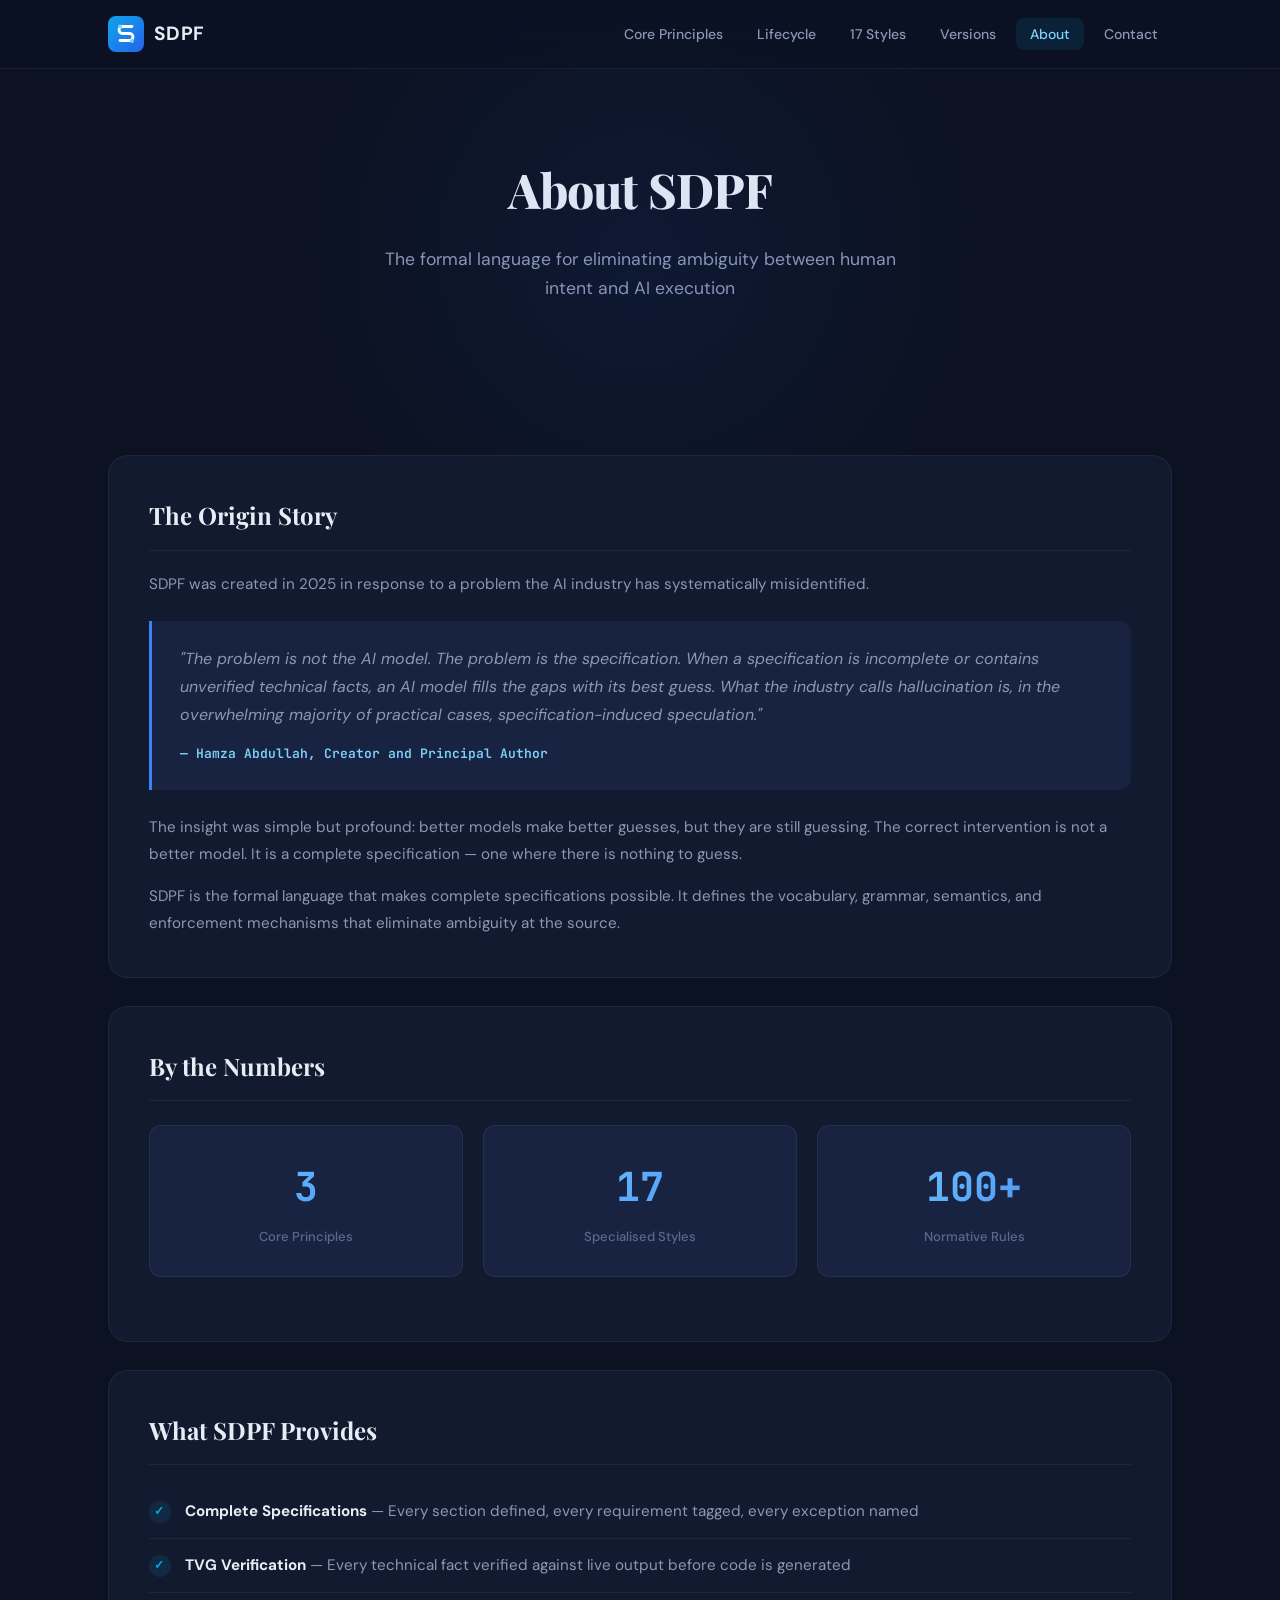
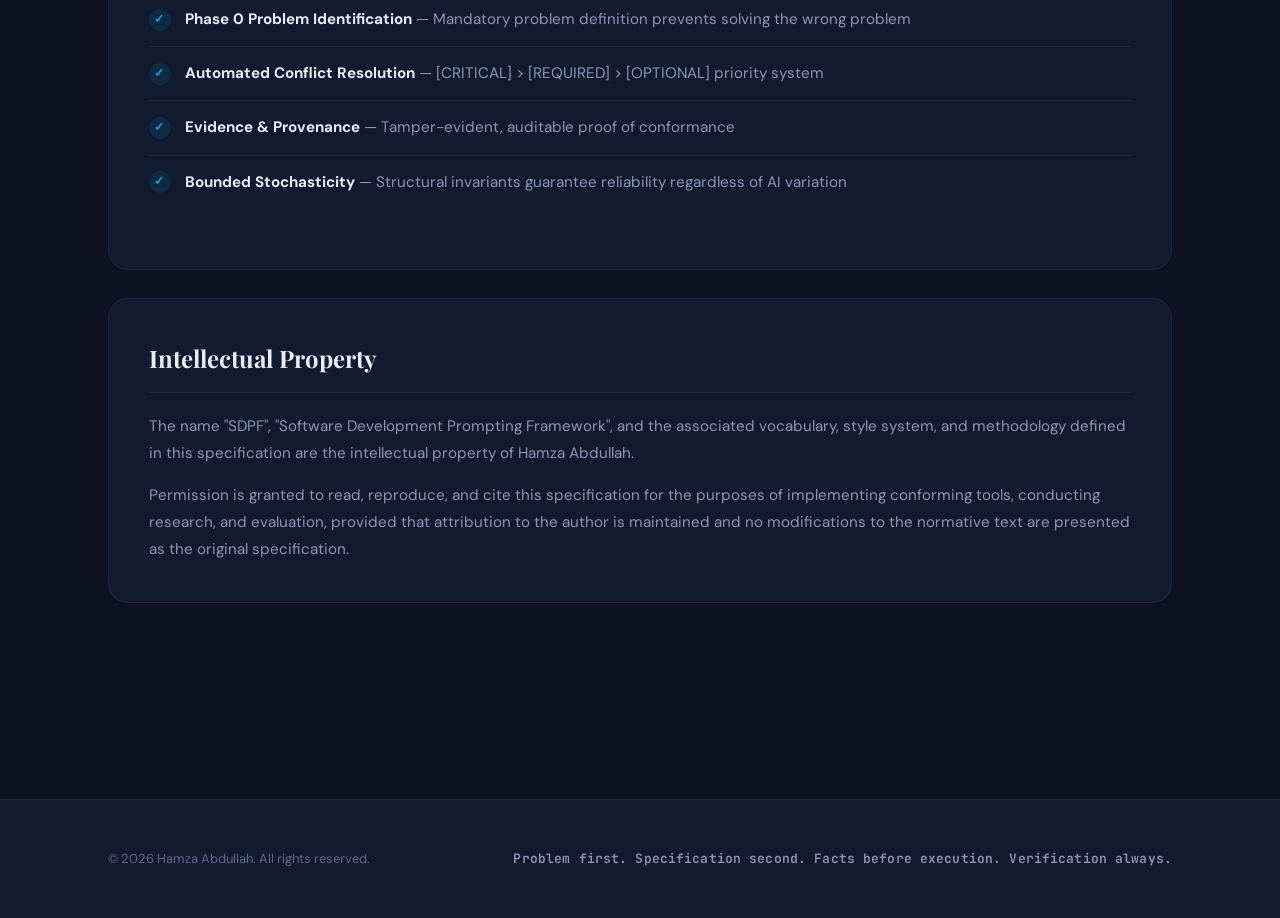
==== about.html @ d9295cb9 "Add SDPF v1.3.1 specification and documentation" ====
<!DOCTYPE html>
<html lang="en">
<head>
    <meta charset="UTF-8">
    <meta name="viewport" content="width=device-width, initial-scale=1.0">
    <title>About — SDPF</title>
    <meta name="description" content="The origin, philosophy, and intellectual property of the Software Development Prompting Framework.">
    <meta property="og:title" content="About — SDPF">
    <meta property="og:description" content="The formal language for eliminating ambiguity between human intent and AI execution.">
    <meta property="og:type" content="website">
    <link rel="icon" type="image/svg+xml" href="favicon.svg">
    <link rel="stylesheet" href="styles.css">
</head>
<body>
    <nav>
        <div class="container">
            <a href="index.html" class="logo">
                <svg class="logo-mark" viewBox="0 0 36 36" fill="none" xmlns="http://www.w3.org/2000/svg">
                    <defs>
                        <linearGradient id="logoGrad" x1="0" y1="0" x2="36" y2="36" gradientUnits="userSpaceOnUse">
                            <stop offset="0%" stop-color="#0ea5e9"/>
                            <stop offset="100%" stop-color="#2563eb"/>
                        </linearGradient>
                    </defs>
                    <rect width="36" height="36" rx="8" fill="url(#logoGrad)"/>
                    <path d="M24 10.5H14.5a3.5 3.5 0 0 0 0 7h7a3.5 3.5 0 0 1 0 7H12" stroke="#fff" stroke-width="2.8" stroke-linecap="round" fill="none"/>
                    <circle cx="12" cy="10.5" r="2" fill="#7dd3fc"/>
                    <circle cx="24" cy="25" r="2" fill="#7dd3fc"/>
                </svg>
                SDPF
            </a>
            <button class="nav-toggle" onclick="document.querySelector('.nav-links').classList.toggle('open')" aria-label="Toggle navigation">
                <svg width="22" height="22" viewBox="0 0 24 24" fill="none" stroke="currentColor" stroke-width="2" stroke-linecap="round"><line x1="3" y1="6" x2="21" y2="6"/><line x1="3" y1="12" x2="21" y2="12"/><line x1="3" y1="18" x2="21" y2="18"/></svg>
            </button>
            <ul class="nav-links">
                <li><a href="index.html">Core Principles</a></li>
                <li><a href="index.html#lifecycle">Lifecycle</a></li>
                <li><a href="index.html#styles">17 Styles</a></li>
                <li><a href="index.html#versions">Versions</a></li>
                <li><a href="about.html" class="active">About</a></li>
                <li><a href="contact.html">Contact</a></li>
            </ul>
        </div>
    </nav>

    <header class="page-header">
        <div class="container">
            <h1>About SDPF</h1>
            <p>The formal language for eliminating ambiguity between human intent and AI execution</p>
        </div>
    </header>

    <section>
        <div class="container">
            <div class="content-card">
                <h2>The Origin Story</h2>
                <p>SDPF was created in 2025 in response to a problem the AI industry has systematically misidentified.</p>
                
                <div class="quote">
                    "The problem is not the AI model. The problem is the specification. When a specification is incomplete or contains unverified technical facts, an AI model fills the gaps with its best guess. What the industry calls hallucination is, in the overwhelming majority of practical cases, specification-induced speculation."
                    <cite>— Hamza Abdullah, Creator and Principal Author</cite>
                </div>

                <p>The insight was simple but profound: better models make better guesses, but they are still guessing. The correct intervention is not a better model. It is a complete specification — one where there is nothing to guess.</p>

                <p>SDPF is the formal language that makes complete specifications possible. It defines the vocabulary, grammar, semantics, and enforcement mechanisms that eliminate ambiguity at the source.</p>
            </div>

            <div class="content-card">
                <h2>By the Numbers</h2>
                <div class="stats-grid">
                    <div class="stat">
                        <div class="stat-number">3</div>
                        <div class="stat-label">Core Principles</div>
                    </div>
                    <div class="stat">
                        <div class="stat-number">17</div>
                        <div class="stat-label">Specialised Styles</div>
                    </div>
                    <div class="stat">
                        <div class="stat-number">100+</div>
                        <div class="stat-label">Normative Rules</div>
                    </div>
                </div>
            </div>

            <div class="content-card">
                <h2>What SDPF Provides</h2>
                <ul class="feature-list">
                    <li><strong>Complete Specifications</strong> — Every section defined, every requirement tagged, every exception named</li>
                    <li><strong>TVG Verification</strong> — Every technical fact verified against live output before code is generated</li>
                    <li><strong>Phase 0 Problem Identification</strong> — Mandatory problem definition prevents solving the wrong problem</li>
                    <li><strong>Automated Conflict Resolution</strong> — [CRITICAL] &gt; [REQUIRED] &gt; [OPTIONAL] priority system</li>
                    <li><strong>Evidence &amp; Provenance</strong> — Tamper-evident, auditable proof of conformance</li>
                    <li><strong>Bounded Stochasticity</strong> — Structural invariants guarantee reliability regardless of AI variation</li>
                </ul>
            </div>

            <div class="content-card">
                <h2>Intellectual Property</h2>
                <p>The name "SDPF", "Software Development Prompting Framework", and the associated vocabulary, style system, and methodology defined in this specification are the intellectual property of Hamza Abdullah.</p>
                <p>Permission is granted to read, reproduce, and cite this specification for the purposes of implementing conforming tools, conducting research, and evaluation, provided that attribution to the author is maintained and no modifications to the normative text are presented as the original specification.</p>
            </div>
        </div>
    </section>

    <footer>
        <div class="container">
            <div class="copyright">&copy; 2026 Hamza Abdullah. All rights reserved.</div>
            <div class="tagline">Problem first. Specification second. Facts before execution. Verification always.</div>
        </div>
    </footer>
</body>
</html>
---- styles.css ----
/* ============================================================
   SDPF — Shared Stylesheet
   Software Development Prompting Framework
   ============================================================ */

@import url('https://fonts.googleapis.com/css2?family=DM+Sans:ital,opsz,wght@0,9..40,400;0,9..40,500;0,9..40,600;0,9..40,700;1,9..40,400&family=JetBrains+Mono:wght@400;500;600&family=Playfair+Display:wght@700;800&display=swap');

:root {
    --primary: #2563eb;
    --primary-light: #3b82f6;
    --primary-dark: #1d4ed8;
    --primary-glow: rgba(37,99,235,0.12);
    --sky: #0ea5e9;
    --sky-light: #7dd3fc;

    --surface-0: #0c1222;
    --surface-1: #111a2e;
    --surface-2: #182342;
    --surface-3: #1e2d52;
    --surface-border: rgba(255,255,255,0.06);

    --text-primary: #e8edf5;
    --text-secondary: #8b98b5;
    --text-muted: #5a6a8a;
    --text-accent: #7dd3fc;

    --success: #34d399;
    --warning: #fbbf24;
    --danger: #f87171;

    --font-body: 'DM Sans', -apple-system, BlinkMacSystemFont, sans-serif;
    --font-display: 'Playfair Display', Georgia, serif;
    --font-mono: 'JetBrains Mono', 'Fira Code', monospace;

    --radius-sm: 8px;
    --radius-md: 12px;
    --radius-lg: 20px;
    --radius-xl: 28px;

    --shadow-card: 0 1px 3px rgba(0,0,0,0.3), 0 0 0 1px var(--surface-border);
    --shadow-elevated: 0 8px 32px rgba(0,0,0,0.4), 0 0 0 1px var(--surface-border);
    --shadow-glow: 0 0 40px rgba(37,99,235,0.15);
}

/* ---- Reset ---- */
*, *::before, *::after { margin: 0; padding: 0; box-sizing: border-box; }

html { scroll-behavior: smooth; }

body {
    font-family: var(--font-body);
    background: var(--surface-0);
    color: var(--text-primary);
    line-height: 1.65;
    -webkit-font-smoothing: antialiased;
    overflow-x: hidden;
}

::selection {
    background: var(--primary);
    color: white;
}

img { max-width: 100%; display: block; }
a { color: var(--sky-light); text-decoration: none; transition: color 0.2s; }
a:hover { color: var(--sky); }

.container {
    max-width: 1120px;
    margin: 0 auto;
    padding: 0 28px;
}

/* ============================================================
   Navigation
   ============================================================ */
nav {
    position: fixed;
    top: 0; left: 0; right: 0;
    z-index: 1000;
    background: rgba(12,18,34,0.8);
    backdrop-filter: blur(16px) saturate(1.4);
    -webkit-backdrop-filter: blur(16px) saturate(1.4);
    border-bottom: 1px solid var(--surface-border);
}

nav .container {
    display: flex;
    justify-content: space-between;
    align-items: center;
    height: 68px;
}

.logo {
    font-family: var(--font-body);
    font-weight: 700;
    font-size: 1.2rem;
    color: var(--text-primary);
    text-decoration: none;
    display: flex;
    align-items: center;
    gap: 10px;
    letter-spacing: 0.02em;
}

.logo-mark {
    width: 36px;
    height: 36px;
    flex-shrink: 0;
}

.nav-links {
    display: flex;
    gap: 6px;
    list-style: none;
    align-items: center;
}

.nav-links a {
    color: var(--text-secondary);
    text-decoration: none;
    font-size: 14px;
    font-weight: 500;
    padding: 7px 14px;
    border-radius: var(--radius-sm);
    transition: all 0.2s;
}

.nav-links a:hover {
    color: var(--text-primary);
    background: var(--surface-2);
}

.nav-links a.active {
    color: var(--sky-light);
    background: rgba(14,165,233,0.1);
}

/* Mobile hamburger */
.nav-toggle {
    display: none;
    background: none;
    border: none;
    cursor: pointer;
    width: 40px;
    height: 40px;
    border-radius: var(--radius-sm);
    align-items: center;
    justify-content: center;
    color: var(--text-secondary);
    transition: background 0.2s;
}

.nav-toggle:hover { background: var(--surface-2); }

.nav-toggle svg { display: block; }

@media (max-width: 860px) {
    .nav-toggle { display: flex; }

    .nav-links {
        display: none;
        position: absolute;
        top: 68px;
        left: 0; right: 0;
        background: var(--surface-1);
        border-bottom: 1px solid var(--surface-border);
        flex-direction: column;
        padding: 12px 16px;
        gap: 2px;
    }

    .nav-links.open { display: flex; }

    .nav-links a {
        display: block;
        padding: 12px 16px;
        font-size: 15px;
        border-radius: var(--radius-sm);
    }
}

/* ============================================================
   Hero (index page)
   ============================================================ */
.hero {
    padding: 160px 0 100px;
    text-align: center;
    position: relative;
    overflow: hidden;
}

.hero::before {
    content: '';
    position: absolute;
    top: -200px;
    left: 50%;
    transform: translateX(-50%);
    width: 900px;
    height: 900px;
    background: radial-gradient(ellipse, rgba(37,99,235,0.12) 0%, transparent 70%);
    pointer-events: none;
}

.hero-badge {
    display: inline-flex;
    align-items: center;
    gap: 8px;
    background: rgba(14,165,233,0.1);
    color: var(--sky-light);
    padding: 8px 16px;
    border-radius: 999px;
    font-size: 13px;
    font-weight: 600;
    font-family: var(--font-mono);
    margin-bottom: 28px;
    border: 1px solid rgba(14,165,233,0.15);
    letter-spacing: 0.02em;
}

.hero-badge .dot {
    width: 6px; height: 6px;
    background: var(--success);
    border-radius: 50%;
    animation: pulse-dot 2s ease-in-out infinite;
}

@keyframes pulse-dot {
    0%, 100% { opacity: 1; }
    50% { opacity: 0.4; }
}

.hero h1 {
    font-family: var(--font-display);
    font-size: clamp(2.4rem, 5vw, 4rem);
    font-weight: 800;
    color: var(--text-primary);
    margin-bottom: 20px;
    letter-spacing: -0.02em;
    line-height: 1.15;
}

.hero h1 .accent {
    background: linear-gradient(135deg, var(--sky-light), var(--primary-light));
    -webkit-background-clip: text;
    -webkit-text-fill-color: transparent;
    background-clip: text;
}

.hero .subtitle {
    font-size: 1.2rem;
    color: var(--text-secondary);
    max-width: 560px;
    margin: 0 auto 44px;
    line-height: 1.7;
}

.hero-actions {
    display: flex;
    gap: 14px;
    justify-content: center;
    flex-wrap: wrap;
}

/* Buttons */
.btn {
    display: inline-flex;
    align-items: center;
    gap: 10px;
    padding: 14px 28px;
    border-radius: var(--radius-md);
    font-size: 15px;
    font-weight: 600;
    font-family: var(--font-body);
    text-decoration: none;
    transition: all 0.25s;
    cursor: pointer;
    border: none;
}

.btn-primary {
    background: linear-gradient(135deg, var(--primary) 0%, var(--sky) 100%);
    color: white;
    box-shadow: 0 2px 16px rgba(37,99,235,0.3);
}

.btn-primary:hover {
    transform: translateY(-2px);
    box-shadow: 0 6px 24px rgba(37,99,235,0.4);
    color: white;
}

.btn-secondary {
    background: var(--surface-2);
    color: var(--text-primary);
    border: 1px solid var(--surface-border);
}

.btn-secondary:hover {
    border-color: var(--primary-light);
    color: var(--sky-light);
    background: var(--surface-3);
}

/* Problem callout */
.problem-callout {
    max-width: 740px;
    margin: 56px auto 0;
    padding: 28px 32px;
    background: var(--surface-1);
    border-radius: var(--radius-lg);
    border-left: 3px solid var(--warning);
    text-align: left;
}

.problem-callout .label {
    font-size: 11px;
    font-weight: 700;
    text-transform: uppercase;
    letter-spacing: 0.1em;
    color: var(--warning);
    margin-bottom: 10px;
    font-family: var(--font-mono);
}

.problem-callout p {
    font-size: 0.95rem;
    color: var(--text-secondary);
    font-style: italic;
    line-height: 1.7;
}

/* ============================================================
   Page Header (about, contact)
   ============================================================ */
.page-header {
    padding: 150px 0 64px;
    text-align: center;
    position: relative;
}

.page-header::before {
    content: '';
    position: absolute;
    top: -100px; left: 50%;
    transform: translateX(-50%);
    width: 700px; height: 700px;
    background: radial-gradient(ellipse, rgba(37,99,235,0.08) 0%, transparent 70%);
    pointer-events: none;
}

.page-header h1 {
    font-family: var(--font-display);
    font-size: clamp(2rem, 4vw, 3rem);
    font-weight: 800;
    color: var(--text-primary);
    margin-bottom: 16px;
    letter-spacing: -0.02em;
}

.page-header p {
    color: var(--text-secondary);
    font-size: 1.1rem;
    max-width: 540px;
    margin: 0 auto;
}

/* ============================================================
   Sections
   ============================================================ */
section {
    padding: 88px 0;
    position: relative;
}

.section-header {
    text-align: center;
    margin-bottom: 56px;
}

.section-header h2 {
    font-family: var(--font-display);
    font-size: clamp(1.6rem, 3vw, 2.4rem);
    color: var(--text-primary);
    margin-bottom: 14px;
    letter-spacing: -0.01em;
}

.section-header p {
    color: var(--text-secondary);
    max-width: 560px;
    margin: 0 auto;
    font-size: 1rem;
}

/* ============================================================
   Principles Grid
   ============================================================ */
.principles-grid {
    display: grid;
    grid-template-columns: repeat(3, 1fr);
    gap: 20px;
}

.principle-card {
    background: var(--surface-1);
    border: 1px solid var(--surface-border);
    border-radius: var(--radius-lg);
    padding: 32px;
    position: relative;
    overflow: hidden;
    transition: transform 0.3s, box-shadow 0.3s;
}

.principle-card:hover {
    transform: translateY(-4px);
    box-shadow: var(--shadow-glow);
}

.principle-card::before {
    content: '';
    position: absolute;
    top: 0; left: 0; right: 0;
    height: 3px;
}

.principle-card.p1::before { background: linear-gradient(90deg, var(--primary-light), var(--sky)); }
.principle-card.p2::before { background: linear-gradient(90deg, var(--success), #6ee7b7); }
.principle-card.p3::before { background: linear-gradient(90deg, #a78bfa, #818cf8); }

.principle-number {
    font-size: 12px;
    font-weight: 700;
    text-transform: uppercase;
    letter-spacing: 0.08em;
    color: var(--text-muted);
    margin-bottom: 14px;
    font-family: var(--font-mono);
}

.principle-card h3 {
    font-size: 1.2rem;
    color: var(--text-primary);
    margin-bottom: 12px;
    font-weight: 700;
}

.principle-card p {
    color: var(--text-secondary);
    font-size: 0.92rem;
    line-height: 1.65;
}

/* ============================================================
   Key Terms
   ============================================================ */
.terms-grid {
    display: grid;
    grid-template-columns: repeat(2, 1fr);
    gap: 16px;
}

.term-card {
    background: var(--surface-1);
    border: 1px solid var(--surface-border);
    border-radius: var(--radius-md);
    padding: 24px;
    transition: border-color 0.2s;
}

.term-card:hover { border-color: rgba(37,99,235,0.3); }

.term-card dt {
    font-weight: 600;
    color: var(--sky-light);
    font-family: var(--font-mono);
    font-size: 13px;
    margin-bottom: 8px;
}

.term-card dd {
    color: var(--text-secondary);
    font-size: 0.92rem;
}

/* ============================================================
   Lifecycle
   ============================================================ */
.lifecycle-section {
    background: var(--surface-1);
    border-top: 1px solid var(--surface-border);
    border-bottom: 1px solid var(--surface-border);
}

.lifecycle-wrapper {
    display: grid;
    grid-template-columns: 1fr 1fr;
    gap: 40px;
}

.phase {
    background: var(--surface-2);
    border-radius: var(--radius-lg);
    padding: 32px;
    border: 1px solid var(--surface-border);
}

.phase-label {
    font-size: 11px;
    font-weight: 700;
    text-transform: uppercase;
    letter-spacing: 0.12em;
    color: var(--text-muted);
    margin-bottom: 6px;
    font-family: var(--font-mono);
}

.phase h3 {
    font-size: 1.35rem;
    margin-bottom: 28px;
    color: var(--text-primary);
}

.phase-steps {
    display: flex;
    flex-direction: column;
    gap: 18px;
}

.step {
    display: flex;
    gap: 16px;
    align-items: flex-start;
}

.step-number {
    width: 32px; height: 32px;
    background: var(--surface-3);
    border-radius: 50%;
    display: flex;
    align-items: center;
    justify-content: center;
    font-size: 12px;
    font-weight: 700;
    flex-shrink: 0;
    color: var(--sky-light);
    font-family: var(--font-mono);
    border: 1px solid var(--surface-border);
}

.step-content { flex: 1; }
.step-content strong {
    display: block;
    margin-bottom: 3px;
    color: var(--text-primary);
    font-weight: 600;
}

.step-content span {
    color: var(--text-muted);
    font-size: 0.88rem;
}

/* ============================================================
   Styles Grid (17 styles)
   ============================================================ */
.styles-grid {
    display: grid;
    grid-template-columns: repeat(3, 1fr);
    gap: 14px;
}

.style-card {
    background: var(--surface-1);
    border: 1px solid var(--surface-border);
    border-radius: var(--radius-md);
    padding: 22px;
    transition: all 0.25s;
}

.style-card:hover {
    border-color: rgba(37,99,235,0.35);
    box-shadow: 0 0 20px rgba(37,99,235,0.08);
    transform: translateY(-2px);
}

.style-card .id {
    font-family: var(--font-mono);
    font-size: 11px;
    font-weight: 600;
    color: var(--sky-light);
    margin-bottom: 8px;
    letter-spacing: 0.02em;
}

.style-card h4 {
    font-size: 0.95rem;
    color: var(--text-primary);
    margin-bottom: 6px;
    font-weight: 600;
}

.style-card p {
    font-size: 0.82rem;
    color: var(--text-muted);
    line-height: 1.5;
}

/* ============================================================
   Version Table
   ============================================================ */
.version-table {
    width: 100%;
    background: var(--surface-1);
    border-radius: var(--radius-lg);
    overflow: hidden;
    border: 1px solid var(--surface-border);
}

.version-table table {
    width: 100%;
    border-collapse: collapse;
}

.version-table th {
    background: var(--surface-2);
    color: var(--text-secondary);
    padding: 16px 24px;
    text-align: left;
    font-size: 11px;
    font-weight: 700;
    text-transform: uppercase;
    letter-spacing: 0.08em;
    font-family: var(--font-mono);
}

.version-table td {
    padding: 16px 24px;
    border-bottom: 1px solid var(--surface-border);
    font-size: 0.92rem;
    color: var(--text-secondary);
}

.version-table tr:last-child td { border-bottom: none; }

.version-table .version {
    font-family: var(--font-mono);
    font-weight: 600;
    color: var(--sky-light);
}

.version-table .tag {
    display: inline-block;
    padding: 4px 10px;
    border-radius: 6px;
    font-size: 11px;
    font-weight: 600;
    font-family: var(--font-mono);
    letter-spacing: 0.02em;
}

.tag-breaking { background: rgba(248,113,113,0.15); color: var(--danger); }
.tag-minor { background: rgba(59,130,246,0.12); color: var(--primary-light); }

/* ============================================================
   Citation
   ============================================================ */
.citation {
    background: var(--surface-1);
    border: 1px solid var(--surface-border);
    border-radius: var(--radius-md);
    padding: 28px;
    font-family: var(--font-mono);
    font-size: 13px;
    color: var(--text-secondary);
    line-height: 1.7;
}

/* ============================================================
   Content Cards (about page)
   ============================================================ */
.content-card {
    background: var(--surface-1);
    border: 1px solid var(--surface-border);
    border-radius: var(--radius-lg);
    padding: 40px;
    margin-bottom: 28px;
}

.content-card h2 {
    font-family: var(--font-display);
    font-size: 1.5rem;
    color: var(--text-primary);
    margin-bottom: 20px;
    padding-bottom: 14px;
    border-bottom: 1px solid var(--surface-border);
}

.content-card p {
    color: var(--text-secondary);
    margin-bottom: 16px;
    font-size: 0.95rem;
    line-height: 1.75;
}

.content-card p:last-child { margin-bottom: 0; }

.quote {
    background: var(--surface-2);
    border-left: 3px solid var(--primary-light);
    padding: 24px 28px;
    border-radius: 0 var(--radius-md) var(--radius-md) 0;
    margin: 24px 0;
    font-style: italic;
    color: var(--text-secondary);
    line-height: 1.75;
}

.quote cite {
    display: block;
    margin-top: 14px;
    font-style: normal;
    font-weight: 600;
    color: var(--sky-light);
    font-size: 13px;
    font-family: var(--font-mono);
}

.feature-list {
    list-style: none;
    margin: 20px 0;
}

.feature-list li {
    padding: 14px 0 14px 36px;
    position: relative;
    border-bottom: 1px solid var(--surface-border);
    color: var(--text-secondary);
    font-size: 0.95rem;
}

.feature-list li:last-child { border-bottom: none; }

.feature-list li::before {
    content: '';
    position: absolute;
    left: 0; top: 50%;
    transform: translateY(-50%);
    width: 22px; height: 22px;
    background: rgba(14,165,233,0.12);
    border-radius: 50%;
}

.feature-list li::after {
    content: '✓';
    position: absolute;
    left: 5px; top: 50%;
    transform: translateY(-50%);
    color: var(--sky);
    font-size: 12px;
    font-weight: 700;
}

.feature-list li strong { color: var(--text-primary); }

/* Stats grid */
.stats-grid {
    display: grid;
    grid-template-columns: repeat(3, 1fr);
    gap: 20px;
    margin: 24px 0;
}

.stat {
    text-align: center;
    padding: 28px;
    background: var(--surface-2);
    border-radius: var(--radius-md);
    border: 1px solid var(--surface-border);
}

.stat-number {
    font-size: 2.5rem;
    font-weight: 700;
    font-family: var(--font-mono);
    background: linear-gradient(135deg, var(--sky-light), var(--primary-light));
    -webkit-background-clip: text;
    -webkit-text-fill-color: transparent;
    background-clip: text;
}

.stat-label {
    color: var(--text-muted);
    font-size: 13px;
    margin-top: 6px;
    font-weight: 500;
}

/* ============================================================
   Contact Page
   ============================================================ */
.contact-grid {
    display: grid;
    grid-template-columns: 1fr 1fr;
    gap: 36px;
}

.contact-form {
    background: var(--surface-1);
    border: 1px solid var(--surface-border);
    border-radius: var(--radius-lg);
    padding: 40px;
}

.contact-form h2 {
    font-family: var(--font-display);
    font-size: 1.5rem;
    color: var(--text-primary);
    margin-bottom: 28px;
}

.form-group { margin-bottom: 20px; }

.form-group label {
    display: block;
    font-weight: 600;
    color: var(--text-primary);
    margin-bottom: 8px;
    font-size: 13px;
    letter-spacing: 0.01em;
}

.form-group input,
.form-group textarea,
.form-group select {
    width: 100%;
    padding: 13px 16px;
    border: 1px solid var(--surface-border);
    border-radius: var(--radius-sm);
    font-family: var(--font-body);
    font-size: 15px;
    transition: all 0.2s;
    background: var(--surface-2);
    color: var(--text-primary);
}

.form-group input::placeholder,
.form-group textarea::placeholder {
    color: var(--text-muted);
}

.form-group input:focus,
.form-group textarea:focus,
.form-group select:focus {
    outline: none;
    border-color: var(--primary-light);
    box-shadow: 0 0 0 3px var(--primary-glow);
}

.form-group textarea {
    min-height: 120px;
    resize: vertical;
}

.form-group select option {
    background: var(--surface-1);
    color: var(--text-primary);
}

.contact-info {
    display: flex;
    flex-direction: column;
    gap: 20px;
}

.info-card {
    background: var(--surface-1);
    border: 1px solid var(--surface-border);
    border-radius: var(--radius-lg);
    padding: 28px;
    flex: 1;
    transition: border-color 0.2s;
}

.info-card:hover { border-color: rgba(37,99,235,0.25); }

.info-card h3 {
    font-size: 1rem;
    color: var(--text-primary);
    margin-bottom: 12px;
    display: flex;
    align-items: center;
    gap: 10px;
    font-weight: 700;
}

.info-card .icon {
    width: 36px; height: 36px;
    background: var(--surface-2);
    border-radius: var(--radius-sm);
    display: flex;
    align-items: center;
    justify-content: center;
    color: var(--sky-light);
    flex-shrink: 0;
}

.info-card p {
    color: var(--text-secondary);
    font-size: 0.9rem;
    line-height: 1.65;
}

.info-card a {
    color: var(--sky-light);
}

.social-links {
    display: flex;
    gap: 10px;
    margin-top: 14px;
}

.social-link {
    width: 40px; height: 40px;
    background: var(--surface-2);
    border-radius: var(--radius-sm);
    display: flex;
    align-items: center;
    justify-content: center;
    color: var(--text-muted);
    transition: all 0.25s;
    text-decoration: none;
    border: 1px solid var(--surface-border);
}

.social-link:hover {
    background: var(--primary);
    color: white;
    border-color: var(--primary);
}

.response-time {
    background: var(--surface-2);
    border-radius: var(--radius-md);
    padding: 18px 20px;
    margin-top: 20px;
    border: 1px solid rgba(52,211,153,0.15);
}

.response-time .label {
    font-size: 11px;
    font-weight: 700;
    text-transform: uppercase;
    letter-spacing: 0.08em;
    color: var(--success);
    margin-bottom: 2px;
    font-family: var(--font-mono);
}

.response-time .value {
    color: var(--success);
    font-weight: 600;
    font-size: 0.95rem;
}

/* ============================================================
   Footer
   ============================================================ */
footer {
    background: var(--surface-1);
    border-top: 1px solid var(--surface-border);
    padding: 48px 0;
    margin-top: 80px;
}

footer .container {
    display: flex;
    justify-content: space-between;
    align-items: center;
}

footer .copyright {
    color: var(--text-muted);
    font-size: 13px;
}

footer .tagline {
    font-weight: 600;
    color: var(--text-secondary);
    font-size: 13px;
    font-family: var(--font-mono);
    letter-spacing: 0.01em;
}

/* ============================================================
   Responsive
   ============================================================ */
@media (max-width: 860px) {
    .hero h1 { font-size: 2.2rem; }
    .principles-grid { grid-template-columns: 1fr; }
    .terms-grid { grid-template-columns: 1fr; }
    .lifecycle-wrapper { grid-template-columns: 1fr; }
    .styles-grid { grid-template-columns: repeat(2, 1fr); }
    .contact-grid { grid-template-columns: 1fr; }
    .stats-grid { grid-template-columns: 1fr; }
    footer .container { flex-direction: column; gap: 14px; text-align: center; }
    .content-card { padding: 28px; }
    .contact-form { padding: 28px; }
    .version-table { overflow-x: auto; }
}

@media (max-width: 480px) {
    .styles-grid { grid-template-columns: 1fr; }
    .hero { padding: 130px 0 70px; }
}
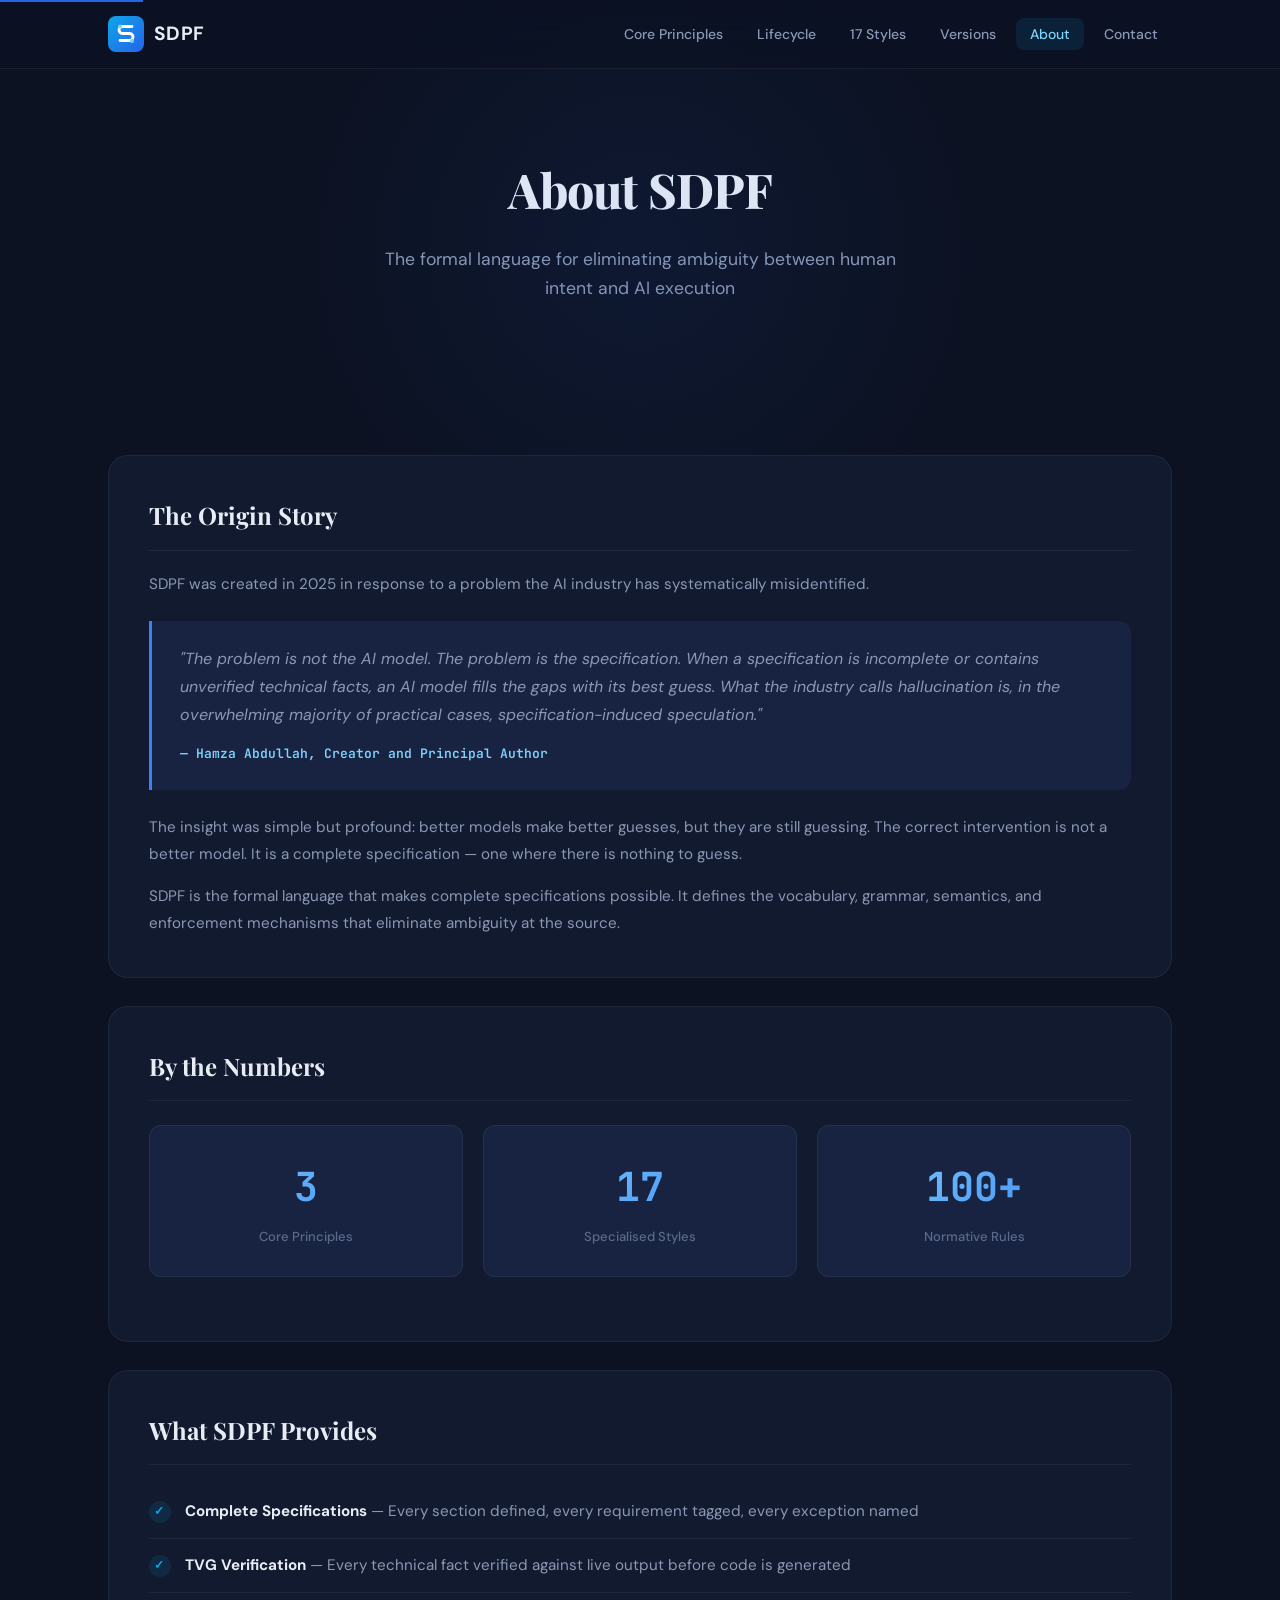
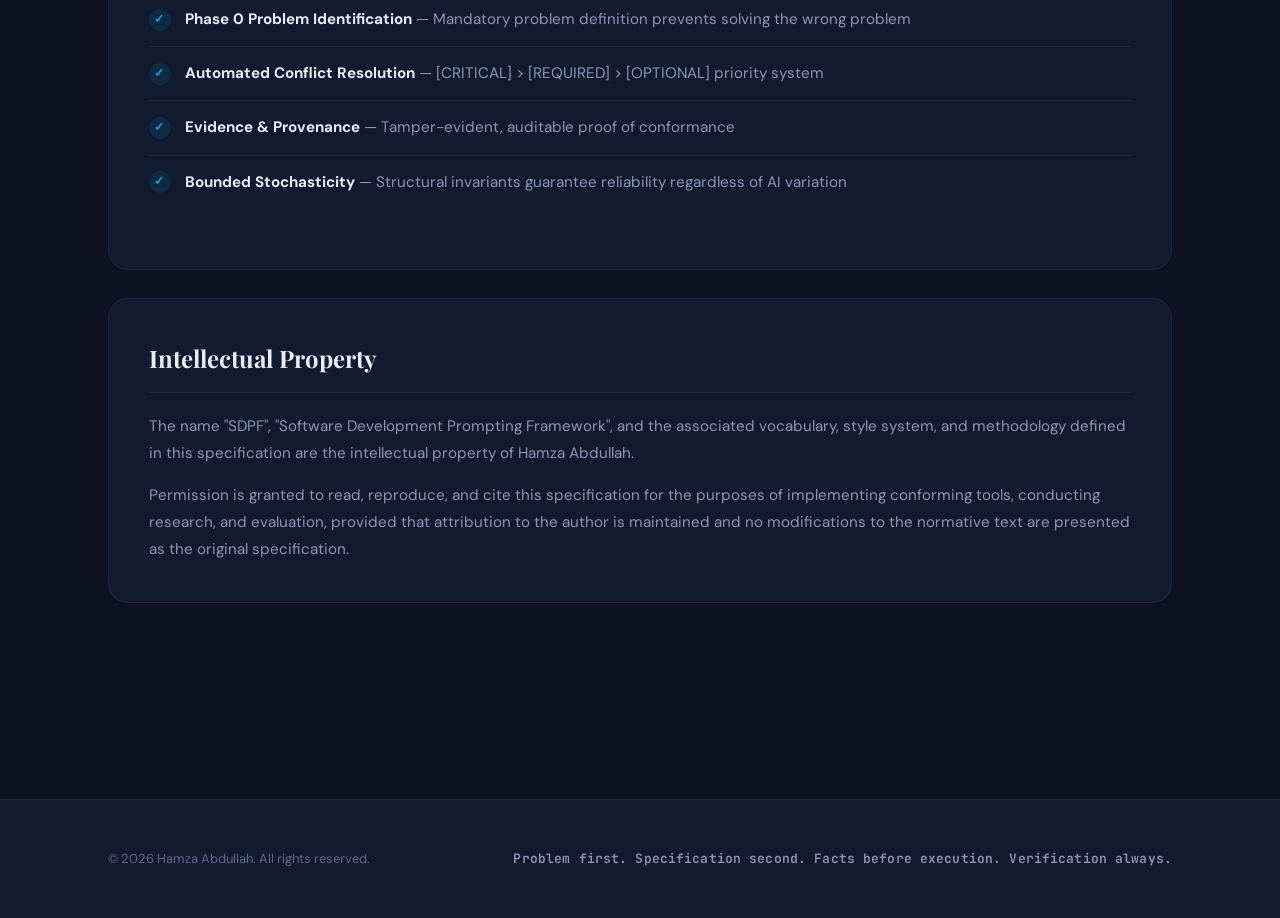
==== commit cd9bcd94: "General site update" ====
--- a/about.html
+++ b/about.html
@@ -8,10 +8,13 @@
     <meta property="og:title" content="About — SDPF">
     <meta property="og:description" content="The formal language for eliminating ambiguity between human intent and AI execution.">
     <meta property="og:type" content="website">
+    <link rel="preconnect" href="https://fonts.googleapis.com">
+    <link rel="preconnect" href="https://fonts.gstatic.com" crossorigin>
     <link rel="icon" type="image/svg+xml" href="favicon.svg">
     <link rel="stylesheet" href="styles.css">
 </head>
 <body>
+    <a href="#principles" class="skip-link">Skip to content</a>
     <nav>
         <div class="container">
             <a href="index.html" class="logo">
@@ -106,9 +109,10 @@
 
     <footer>
         <div class="container">
-            <div class="copyright">&copy; 2026 Hamza Abdullah. All rights reserved.</div>
+            <div class="copyright">&copy; <span id="year"></span> Hamza Abdullah. All rights reserved.</div>
             <div class="tagline">Problem first. Specification second. Facts before execution. Verification always.</div>
         </div>
     </footer>
+    <script>document.getElementById('year').textContent=new Date().getFullYear()</script>
 </body>
 </html>
--- a/styles.css
+++ b/styles.css
@@ -43,6 +43,20 @@
 }
 
 /* ---- Reset ---- */
+.skip-link {
+    position: absolute;
+    top: -40px;
+    left: 0;
+    background: var(--primary);
+    color: white;
+    padding: 8px 16px;
+    z-index: 9999;
+    transition: top 0.2s;
+}
+.skip-link:focus {
+    top: 0;
+}
+
 *, *::before, *::after { margin: 0; padding: 0; box-sizing: border-box; }
 
 html { scroll-behavior: smooth; }
